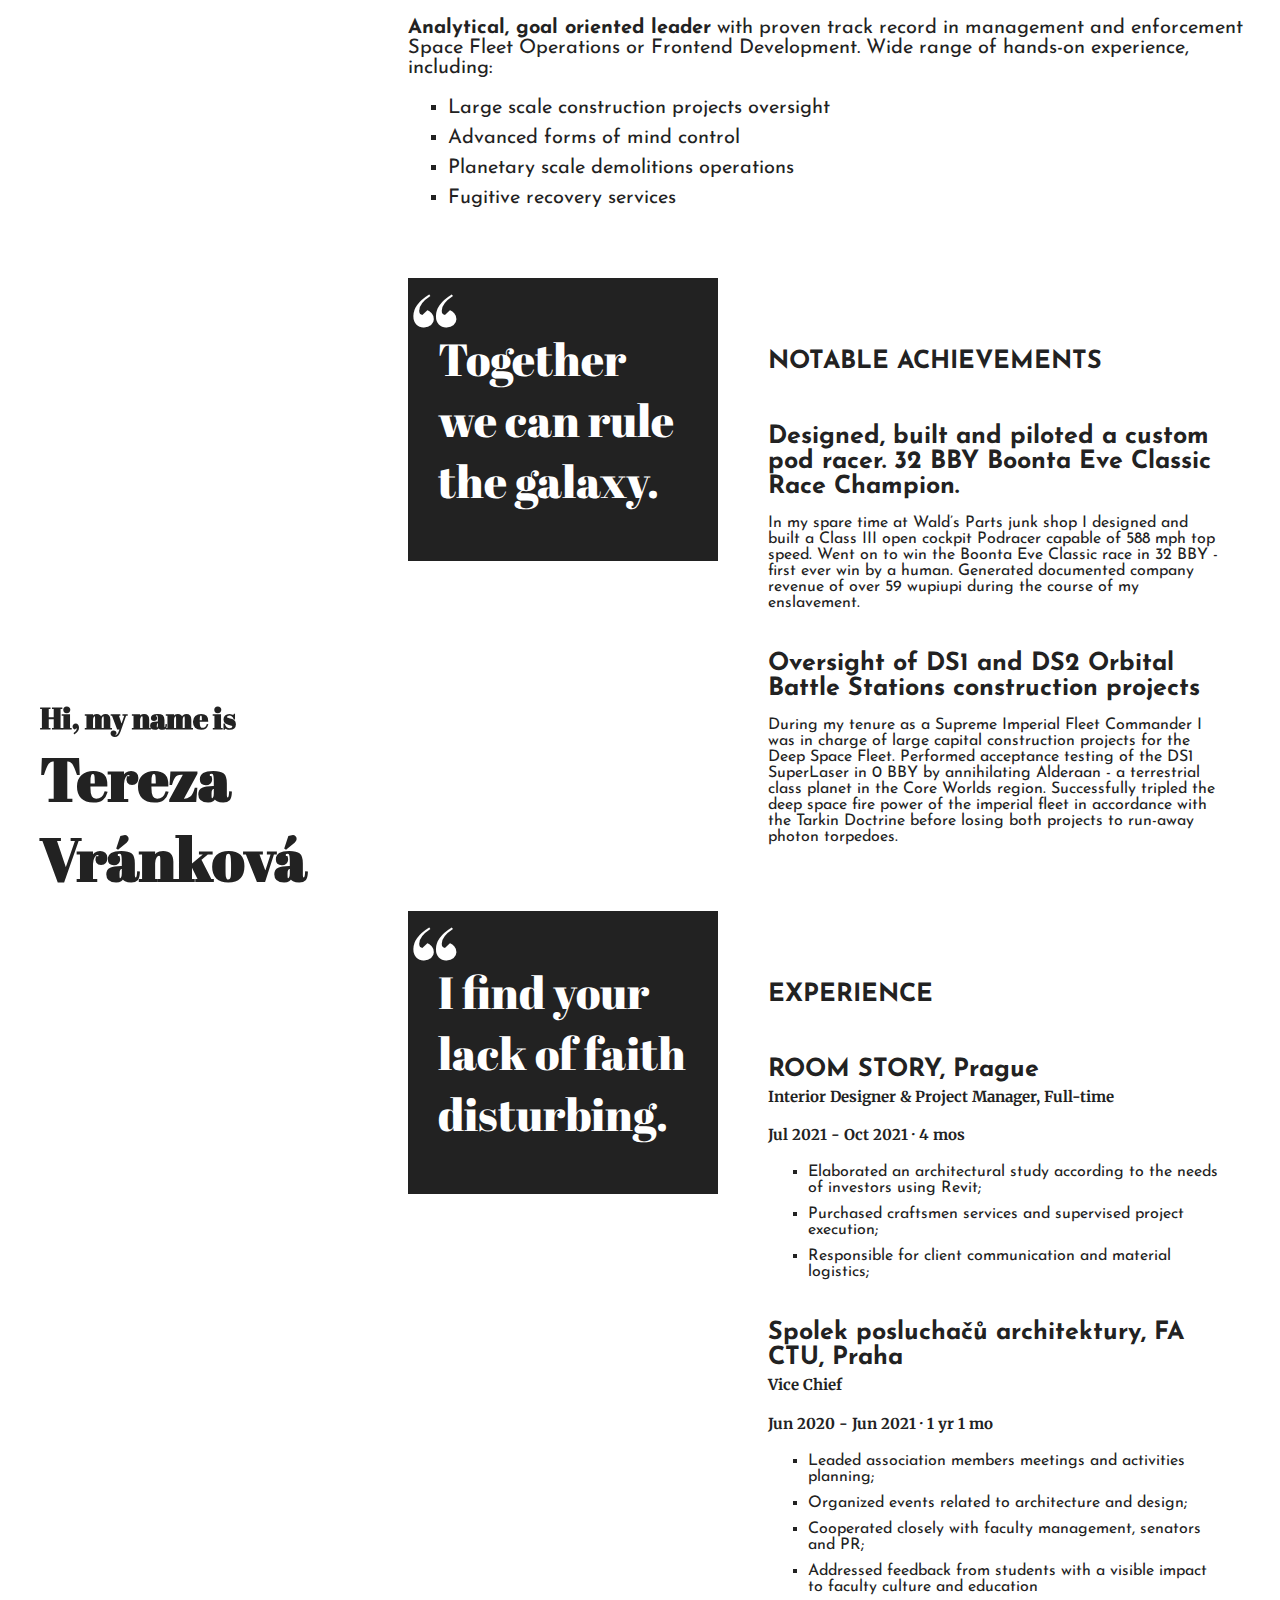
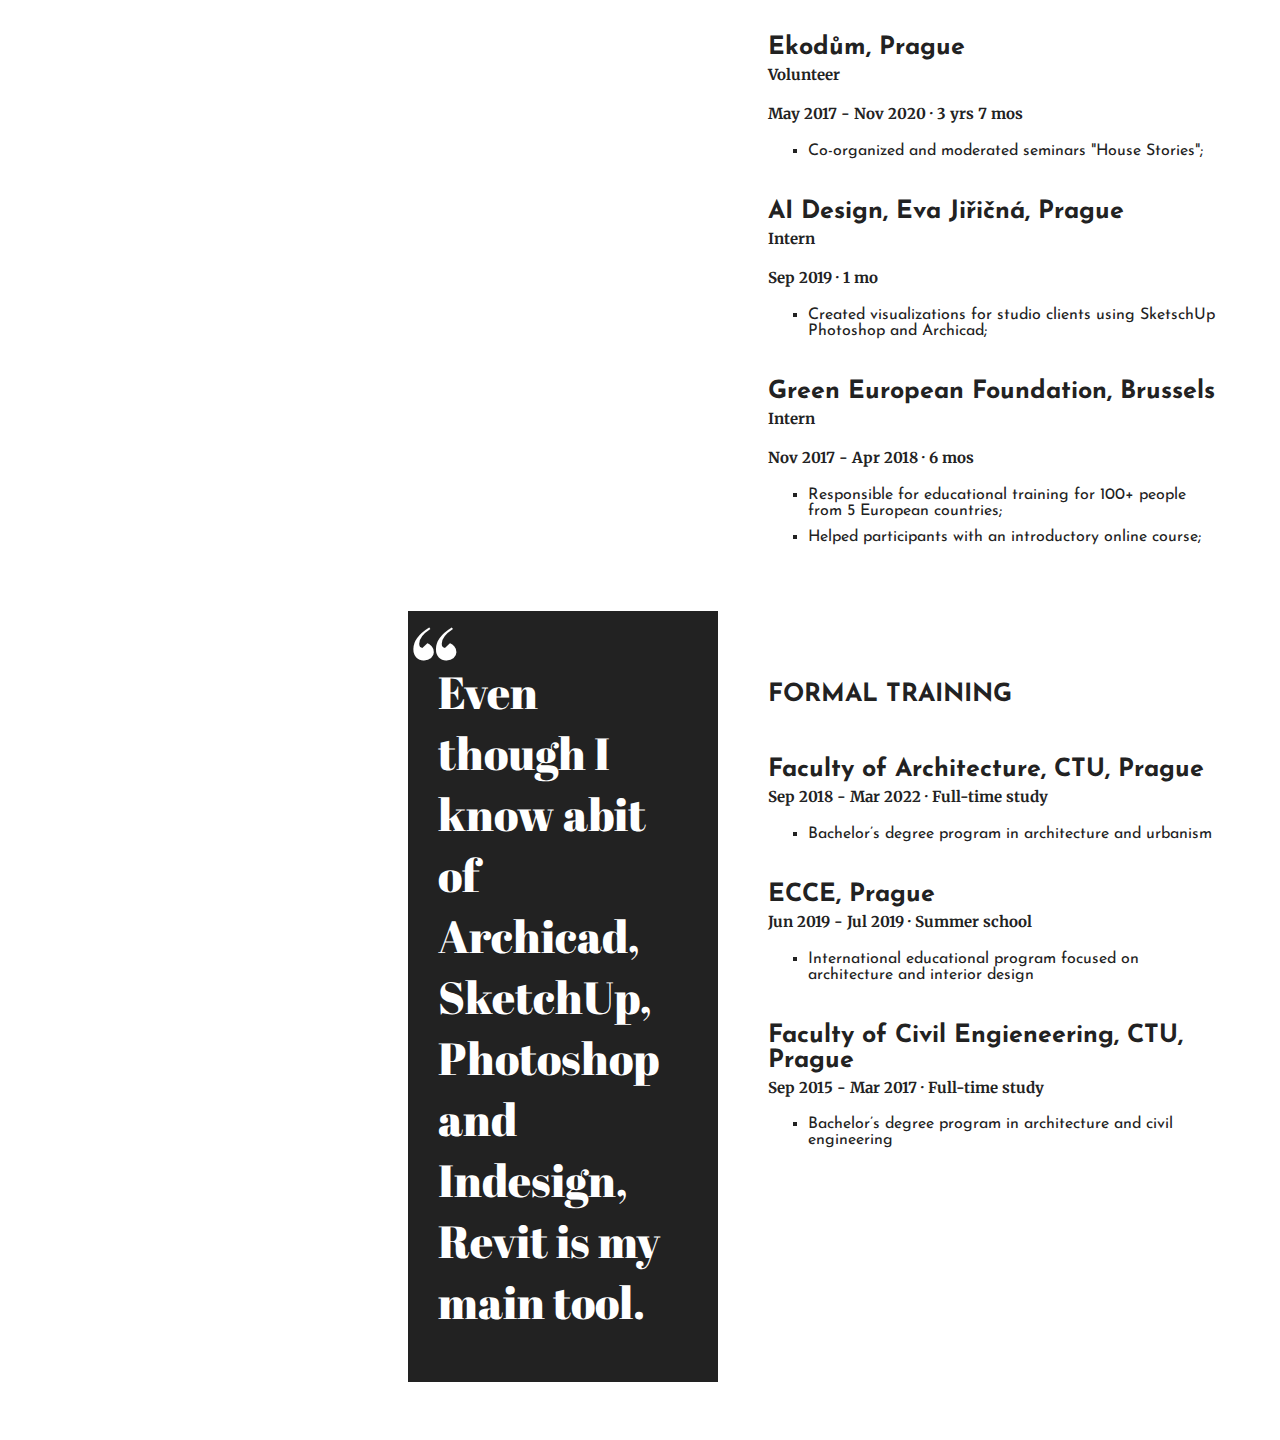
==== index.html @ e5ee023e "Add bio TV" ====
<!DOCTYPE html>
<html lang="en" >
<head>
  <meta charset="UTF-8">
  <title>CodePen - BioTV</title>
  <link rel="preconnect" href="https://fonts.googleapis.com">
<link rel="preconnect" href="https://fonts.gstatic.com" crossorigin>
<link href="https://fonts.googleapis.com/css2?family=Abril+Fatface&display=swap" rel="stylesheet">

<link rel="preconnect" href="https://fonts.googleapis.com">
<link rel="preconnect" href="https://fonts.gstatic.com" crossorigin>
<link href="https://fonts.googleapis.com/css2?family=Josefin+Sans&display=swap" rel="stylesheet">

<link rel="preconnect" href="https://fonts.googleapis.com">
<link rel="preconnect" href="https://fonts.gstatic.com" crossorigin>
<link href="https://fonts.googleapis.com/css2?family=Merriweather:ital@1&display=swap" rel="stylesheet"><link rel="stylesheet" href="./style.css">

</head>
<body>
<!-- partial:index.partial.html -->
<div>
  <header>
    <h1>Hi, my name is <b>Tereza Vránková</b></h1>
  </header>
  
</div> 

<div class="content">
  <summary>
     <b>Analytical, goal oriented leader</b> with proven track record in management and enforcement Space Fleet Operations or Frontend Development. Wide range of hands-on experience, including:
      <ul>
        <li>
          Large scale construction projects oversight
        </li>
        <li>
          Advanced forms of mind control
        </li>
        <li>
          Planetary scale demolitions operations
        </li>
        <li>
          Fugitive recovery services
        </li>
      </ul>
    </summary>
</div>

<div class="content">   
    <blockquote cite="https://myfirstapp-syllabus.greenfox.academy/week01/assets/cv.md">
      Together we can rule the galaxy.
    </blockquote>
    
    <article> 
      <h2>Notable achievements</h2>
      <h3>
        Designed, built and piloted a custom pod racer. 32 BBY Boonta Eve Classic Race Champion.
      </h3>
      <p>
        In my spare time at Wald’s Parts junk shop I designed and built a Class III open cockpit Podracer capable of 588 mph top speed. Went on to win the Boonta Eve Classic race in 32 BBY - first ever win by a human. Generated documented company revenue of over 59 wupiupi during the course of my enslavement.
      </p>
 
      <h3>
        Oversight of DS1 and DS2 Orbital Battle Stations construction projects
      </h3>
      <p>
        During my tenure as a Supreme Imperial Fleet Commander I was in charge of large capital construction projects for the Deep Space Fleet. Performed acceptance testing of the DS1 SuperLaser in 0 BBY by annihilating Alderaan - a terrestrial class planet in the Core Worlds region. Successfully tripled the deep space fire power of the imperial fleet in accordance with the Tarkin Doctrine before losing both projects to run-away photon torpedoes.
      </p>
    </article> 
</div>
   
<div class="content">
    <blockquote cite="https://myfirstapp-syllabus.greenfox.academy/week01/assets/cv.md">
I find your lack of faith disturbing.
    </blockquote>
    
    <article> 
      <h2>Experience</h2>
      <h3>ROOM STORY, Prague</h3>
      <h4>Interior Designer & Project Manager, Full-time</h4>
      <h4>Jul 2021 - Oct 2021 · 4 mos</h4>
        <ul>
          <li>Elaborated an architectural study according to the needs of investors using Revit;</li>
          <li>Purchased craftsmen services and supervised project execution;</li>
          <li>Responsible for client communication and material logistics;</li>
        </ul>

      <h3>Spolek posluchačů architektury, FA CTU, Praha</h3>
      <h4>Vice Chief</h4>
      <h4>Jun 2020 - Jun 2021 · 1 yr 1 mo</h4>
        <ul>
          <li>Leaded association members meetings and activities planning;</li>
          <li>Organized events related to architecture and design;</li>
          <li>Cooperated closely with faculty management, senators and PR;</li>
          <li>Addressed feedback from students with a visible impact to faculty culture and education</li>
        </ul>
      
      <h3>Ekodům, Prague</h3>
      <h4>Volunteer</h4>
      <h4>May 2017 - Nov 2020 · 3 yrs 7 mos</h4>
        <ul>
          <li>Co-organized and moderated seminars "House Stories";</li>
        </ul>
      
      <h3>AI Design, Eva Jiřičná, Prague</h3>
      <h4>Intern</h4>
      <h4>Sep 2019 · 1 mo</h4>
        <ul>
          <li>Created visualizations for studio clients using SketschUp Photoshop and Archicad;</li>
        </ul>
      
      <h3>Green European Foundation, Brussels</h3>
      <h4>Intern</h4>
      <h4>Nov 2017 - Apr 2018 · 6 mos</h4>
        <ul>
          <li>Responsible for educational training for 100+ people from 5 European countries;</li>
          <li>Helped participants with an introductory online course;</li>
        </ul>
    </article> 
 </div>
   
<div class="content">
    <blockquote cite="https://myfirstapp-syllabus.greenfox.academy/week01/assets/cv.md">
Even though I know abit of Archicad, SketchUp, Photoshop and Indesign, Revit is my main tool.</blockquote>
    
    <article> 
      <h2>Formal training</h2>
      <h3>Faculty of Architecture, CTU, Prague</h3>
      <h4>Sep 2018 - Mar 2022 · Full-time study</h4>
        <ul>
          <li>Bachelor’s degree program in architecture and urbanism</li>
        </ul>
      
      <h3>ECCE, Prague</h3>
      <h4>Jun 2019 - Jul 2019 · Summer school</h4>
        <ul>
          <li>International educational program focused on architecture and interior design</li>
        </ul>

      <h3>Faculty of Civil Engieneering, CTU, Prague</h3>
      <h4>Sep 2015 - Mar 2017 · Full-time study</h4>
        <ul>
          <li>Bachelor’s degree program in architecture and civil engineering</li>
        </ul>
      
    </article> 
</div>
<!-- partial -->
  
</body>
</html>
---- style.css ----
header {
  padding: 10px 30px;
  background-image: url("https://i.pinimg.com/564x/19/f4/d5/19f4d572f33055d48a2e8f66456267b9.jpg");
  
  height: 100%;
/*   top: 10px;
  bottom: 0; */
  background-size: 350px, cover;
  background-position-x: 50%;
  background-repeat: no-repeat;
  position: fixed;
  left: 10px;
  width: 300px;
}

h1 {
  position: absolute;
  bottom: 10px;
  font-family: 'Abril Fatface', cursive;
  font-size: 30px;
  color: #222;
  margin-top: 65%;
}

h1 b {
  font-size: 60px;
  display: block;
}

.content {
  margin-left: 400px;
}

blockquote {
  background-color: #222;
  width: 25%;
  min-width: 250px;
  color: white;
  font-family: 'Abril Fatface', cursive;
  font-size: 45px;
  padding: 50px 30px;
  margin: 50px 0;
  position: relative;
  flex-shrink: 0;
  align-self: flex-start;
}

blockquote::before {
  content: '“';
  font-size: 120px;
  text-align: left;
  left: 0;
  top: -20px;
  position: absolute;
}

body {
  font-family: 'Josefin Sans', sans-serif;
  color: #222;
}

/* main {
  max-width: 800px;
  margin-left: auto;
  margin-right: auto;
  margin-top: 30px;
  display: block;
  align: center;
} */

summary {
  font-size: 20px;
  margin: 10px 0 0;
}

article {
  margin: 100px 50px 0;
}

ul {
 list-style-type: square; 
}

li {
  margin-bottom: 10px;
}

h2 {
  font-family: 'Josefin Sans', sans-serif;
  color: #222;
  text-transform: uppercase;
  font-size: 25px;
  margin-bottom: 50px;
}

h3 {
  font-family: 'Josefin Sans', sans-serif;
  color: #222;
  font-size: 25px;
  margin: 40px 0 0;
}

h4 {
  font-family: 'Merriweather', serif;
  font-size: 15px;
  margin-top: 5px;
}

div {
  display: flex;
}
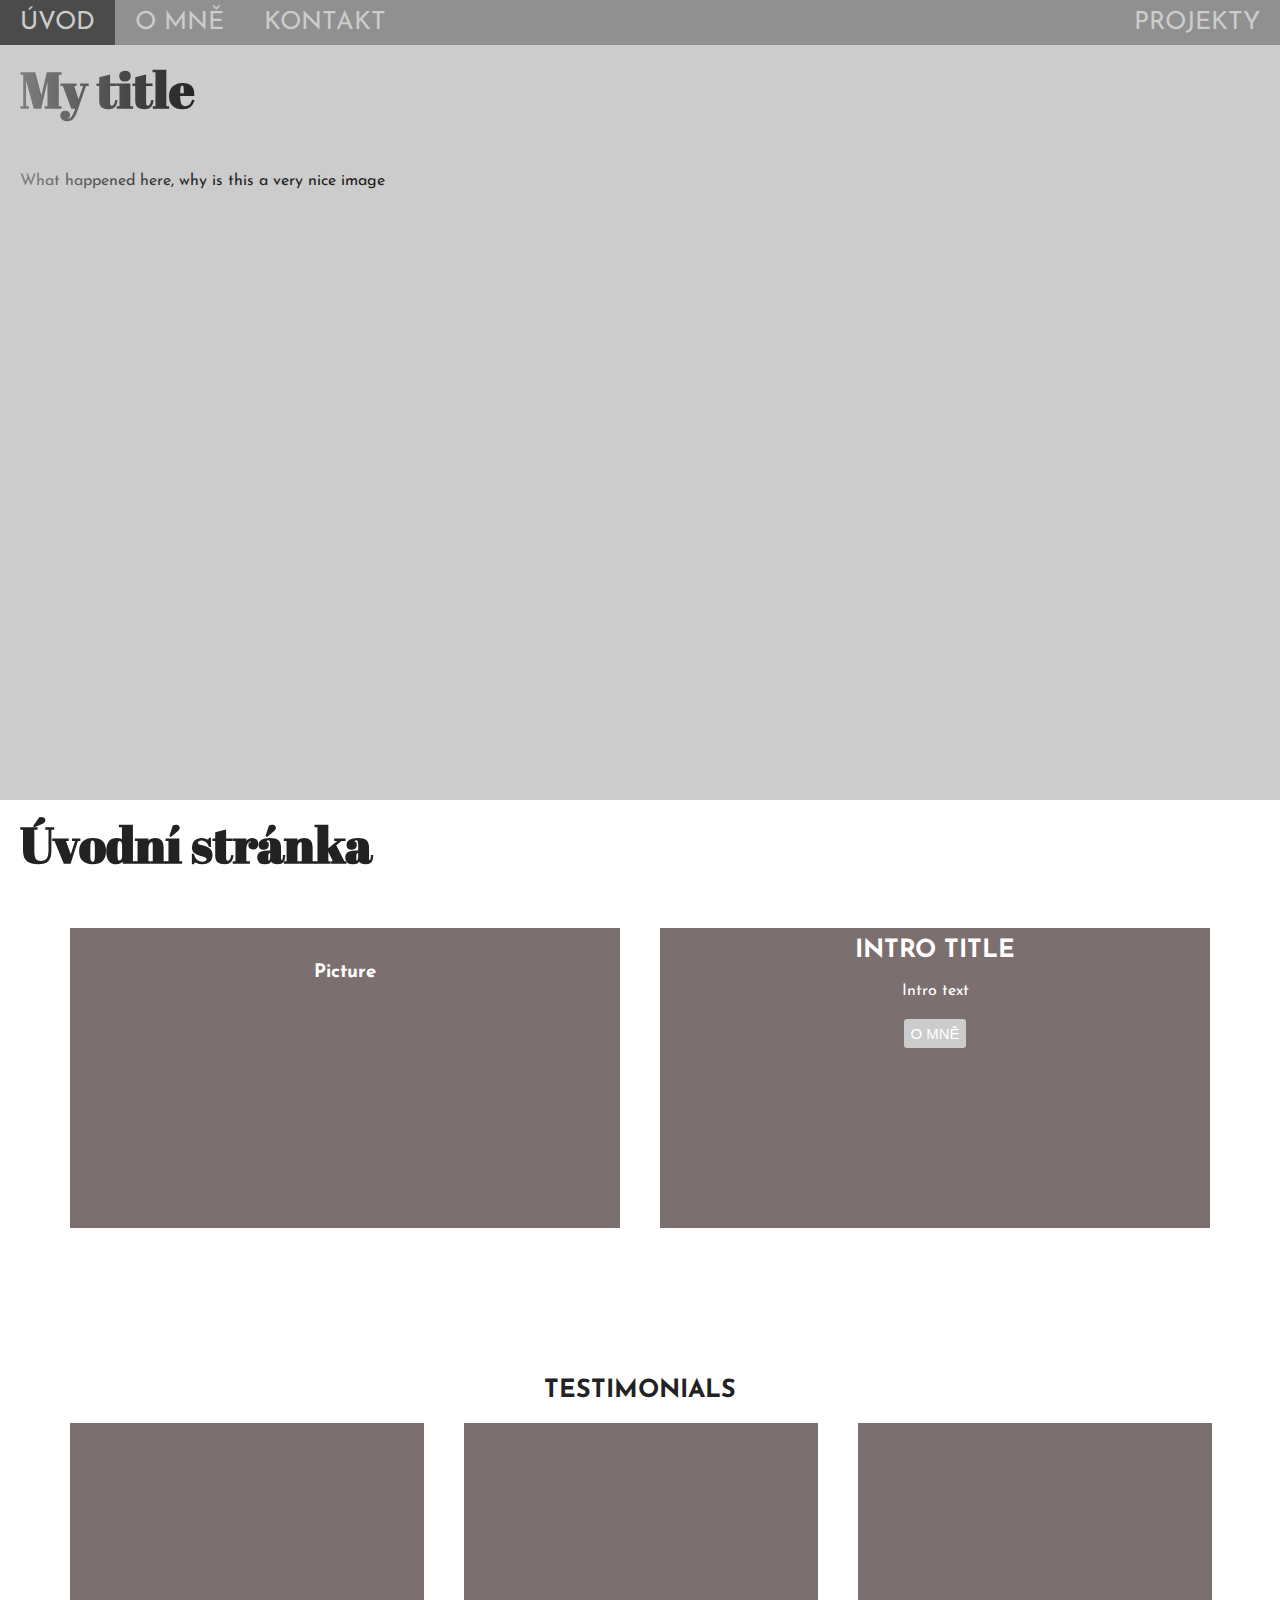
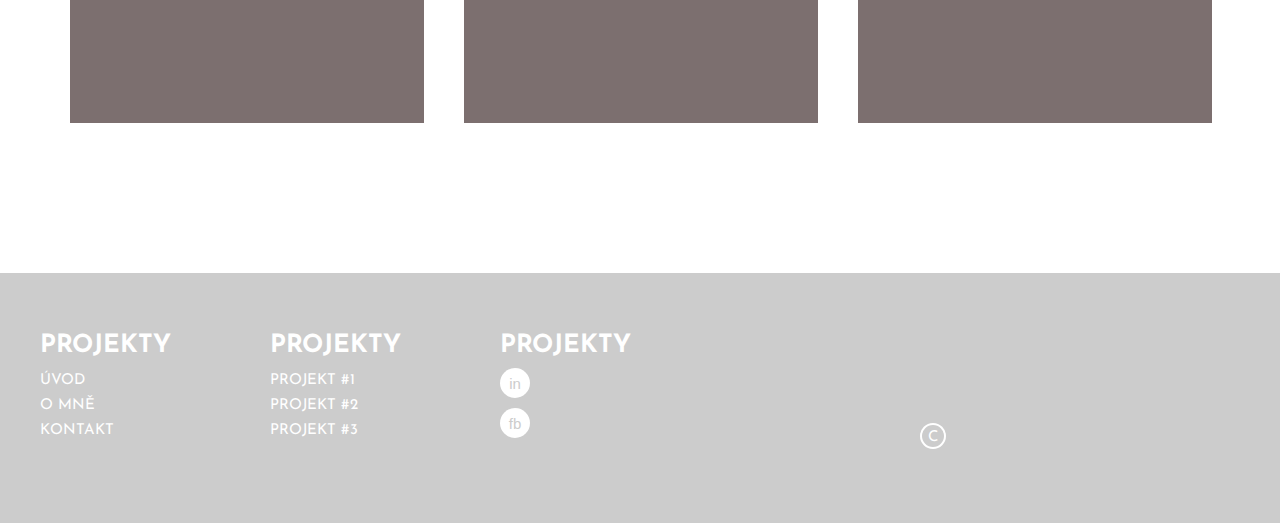
==== commit 8f544977: "JS" ====
--- a/index.html
+++ b/index.html
@@ -1,150 +1,112 @@
 <!DOCTYPE html>
-<html lang="en" >
+<html lang="en">
+
 <head>
-  <meta charset="UTF-8">
-  <title>CodePen - BioTV</title>
-  <link rel="preconnect" href="https://fonts.googleapis.com">
-<link rel="preconnect" href="https://fonts.gstatic.com" crossorigin>
-<link href="https://fonts.googleapis.com/css2?family=Abril+Fatface&display=swap" rel="stylesheet">
+    <meta charset="UTF-8">
+    <meta http-equiv="X-UA-Compatible" content="IE=edge">
+    <meta name="viewport" content="width=device-width, initial-scale=1.0">
+    <title>Úvod</title>
+    <link rel="preconnect" href="https://fonts.googleapis.com">
+    <link rel="preconnect" href="https://fonts.gstatic.com" crossorigin>
+    <link href="https://fonts.googleapis.com/css2?family=Abril+Fatface&display=swap" rel="stylesheet">
 
-<link rel="preconnect" href="https://fonts.googleapis.com">
-<link rel="preconnect" href="https://fonts.gstatic.com" crossorigin>
-<link href="https://fonts.googleapis.com/css2?family=Josefin+Sans&display=swap" rel="stylesheet">
+    <link rel="preconnect" href="https://fonts.googleapis.com">
+    <link rel="preconnect" href="https://fonts.gstatic.com" crossorigin>
+    <link href="https://fonts.googleapis.com/css2?family=Josefin+Sans&display=swap" rel="stylesheet">
 
-<link rel="preconnect" href="https://fonts.googleapis.com">
-<link rel="preconnect" href="https://fonts.gstatic.com" crossorigin>
-<link href="https://fonts.googleapis.com/css2?family=Merriweather:ital@1&display=swap" rel="stylesheet"><link rel="stylesheet" href="./style.css">
+    <link rel="preconnect" href="https://fonts.googleapis.com">
+    <link rel="preconnect" href="https://fonts.gstatic.com" crossorigin>
+    <link href="https://fonts.googleapis.com/css2?family=Merriweather:ital@1&display=swap" rel="stylesheet">
+    <link rel="stylesheet" href="style-index.css">
+</head>
 
-</head>
 <body>
-<!-- partial:index.partial.html -->
-<div>
-  <header>
-    <h1>Hi, my name is <b>Tereza Vránková</b></h1>
-  </header>
-  
-</div> 
+    <header>
+        <!-- <img class="image" src="assets/01n-bar-viz.png" alt="">
+        <img class="image" src="assets/02i-viz.png" alt=""> -->
 
-<div class="content">
-  <summary>
-     <b>Analytical, goal oriented leader</b> with proven track record in management and enforcement Space Fleet Operations or Frontend Development. Wide range of hands-on experience, including:
-      <ul>
-        <li>
-          Large scale construction projects oversight
-        </li>
-        <li>
-          Advanced forms of mind control
-        </li>
-        <li>
-          Planetary scale demolitions operations
-        </li>
-        <li>
-          Fugitive recovery services
-        </li>
-      </ul>
-    </summary>
-</div>
+        <ul>
+            <li><a href="index.html">Úvod</a></li>
+            <li><a href="BioTV.html">O mně</a></li>
+            <li><a href="contact.html">Kontakt</a></li>
+            <li class="dropdown">
+                <a href="javascript:void(0)" class="dropbtn">Projekty</a>
+                <div class="dropdown-content">
+                    <a href="project01.html" target="_blank">Projekt #1</a>
+                    <a href="project02.html" target="_blank">Projekt #2</a>
+                    <a href="#">Projekt #3</a>
+                </div>
+            </li>
+        </ul>
+        <div class="gray-container">
+            <h1 id="photo-title"></h1>
+            <p id="photo-description"></p>
+        </div>
+        <div class="prevnext">
+            <button class="arrow left" id="prev">
+                <!-- <img class="arrow left" id="prev" src="assets/arrow.svg" alt=""> -->
+            </button>
+            <button class="arrow right" id="next">
+                <!-- <img class="arrow right" id="next" src="assets/arrow.svg" alt=""> -->
+            </button>
+        </div>
 
-<div class="content">   
-    <blockquote cite="https://myfirstapp-syllabus.greenfox.academy/week01/assets/cv.md">
-      Together we can rule the galaxy.
-    </blockquote>
-    
-    <article> 
-      <h2>Notable achievements</h2>
-      <h3>
-        Designed, built and piloted a custom pod racer. 32 BBY Boonta Eve Classic Race Champion.
-      </h3>
-      <p>
-        In my spare time at Wald’s Parts junk shop I designed and built a Class III open cockpit Podracer capable of 588 mph top speed. Went on to win the Boonta Eve Classic race in 32 BBY - first ever win by a human. Generated documented company revenue of over 59 wupiupi during the course of my enslavement.
-      </p>
- 
-      <h3>
-        Oversight of DS1 and DS2 Orbital Battle Stations construction projects
-      </h3>
-      <p>
-        During my tenure as a Supreme Imperial Fleet Commander I was in charge of large capital construction projects for the Deep Space Fleet. Performed acceptance testing of the DS1 SuperLaser in 0 BBY by annihilating Alderaan - a terrestrial class planet in the Core Worlds region. Successfully tripled the deep space fire power of the imperial fleet in accordance with the Tarkin Doctrine before losing both projects to run-away photon torpedoes.
-      </p>
-    </article> 
-</div>
-   
-<div class="content">
-    <blockquote cite="https://myfirstapp-syllabus.greenfox.academy/week01/assets/cv.md">
-I find your lack of faith disturbing.
-    </blockquote>
-    
-    <article> 
-      <h2>Experience</h2>
-      <h3>ROOM STORY, Prague</h3>
-      <h4>Interior Designer & Project Manager, Full-time</h4>
-      <h4>Jul 2021 - Oct 2021 · 4 mos</h4>
-        <ul>
-          <li>Elaborated an architectural study according to the needs of investors using Revit;</li>
-          <li>Purchased craftsmen services and supervised project execution;</li>
-          <li>Responsible for client communication and material logistics;</li>
-        </ul>
 
-      <h3>Spolek posluchačů architektury, FA CTU, Praha</h3>
-      <h4>Vice Chief</h4>
-      <h4>Jun 2020 - Jun 2021 · 1 yr 1 mo</h4>
-        <ul>
-          <li>Leaded association members meetings and activities planning;</li>
-          <li>Organized events related to architecture and design;</li>
-          <li>Cooperated closely with faculty management, senators and PR;</li>
-          <li>Addressed feedback from students with a visible impact to faculty culture and education</li>
-        </ul>
-      
-      <h3>Ekodům, Prague</h3>
-      <h4>Volunteer</h4>
-      <h4>May 2017 - Nov 2020 · 3 yrs 7 mos</h4>
-        <ul>
-          <li>Co-organized and moderated seminars "House Stories";</li>
-        </ul>
-      
-      <h3>AI Design, Eva Jiřičná, Prague</h3>
-      <h4>Intern</h4>
-      <h4>Sep 2019 · 1 mo</h4>
-        <ul>
-          <li>Created visualizations for studio clients using SketschUp Photoshop and Archicad;</li>
-        </ul>
-      
-      <h3>Green European Foundation, Brussels</h3>
-      <h4>Intern</h4>
-      <h4>Nov 2017 - Apr 2018 · 6 mos</h4>
-        <ul>
-          <li>Responsible for educational training for 100+ people from 5 European countries;</li>
-          <li>Helped participants with an introductory online course;</li>
-        </ul>
-    </article> 
- </div>
-   
-<div class="content">
-    <blockquote cite="https://myfirstapp-syllabus.greenfox.academy/week01/assets/cv.md">
-Even though I know abit of Archicad, SketchUp, Photoshop and Indesign, Revit is my main tool.</blockquote>
-    
-    <article> 
-      <h2>Formal training</h2>
-      <h3>Faculty of Architecture, CTU, Prague</h3>
-      <h4>Sep 2018 - Mar 2022 · Full-time study</h4>
-        <ul>
-          <li>Bachelor’s degree program in architecture and urbanism</li>
-        </ul>
-      
-      <h3>ECCE, Prague</h3>
-      <h4>Jun 2019 - Jul 2019 · Summer school</h4>
-        <ul>
-          <li>International educational program focused on architecture and interior design</li>
-        </ul>
+    </header>
 
-      <h3>Faculty of Civil Engieneering, CTU, Prague</h3>
-      <h4>Sep 2015 - Mar 2017 · Full-time study</h4>
-        <ul>
-          <li>Bachelor’s degree program in architecture and civil engineering</li>
-        </ul>
-      
-    </article> 
-</div>
-<!-- partial -->
-  
+    <h1>Úvodní stránka</h1>
+
+    <section id="one">
+        <div class="img">
+            <img src="" alt="">
+            <h3>Picture</h3>
+        </div>
+        <div>
+            <h2>Intro title</h2>
+            <p>Intro text</p>
+            <button class="section-button"><a href="BioTV.html">O mně</a></button>
+        </div>
+    </section>
+
+    <h2 id="h2-center">Testimonials</h2>
+    <section>
+        <div></div>
+        <div></div>
+        <div></div>
+    </section>
+
+    <footer>
+        <div>
+            <h2>Projekty</h2>
+            <ul>
+                <li><a href="index.html">Úvod</a></li>
+                <li><a href="BioTV.html">O mně</a></li>
+                <li><a href="contact.html">Kontakt</a></li>
+            </ul>
+        </div>
+        <div>
+            <h2>Projekty</h2>
+            <ul>
+                <li><a href="project01.html" target="_blank">Projekt #1</a></li>
+                <li><a href="project02.html" target="_blank">Projekt #2</a></li>
+                <li><a href="#">Projekt #3</a></li>
+            </ul>
+        </div>
+        <div id="footer-buttons">
+            <h2>Projekty</h2>
+            <button><a href="https://www.linkedin.com/in/tereza-vr%C3%A1nkov%C3%A1-b8a678116/"><img src="" alt="">in</a></button>
+            <button><a href="https://www.facebook.com/tereza.vrankova.7">fb</a></button>
+        </div>
+        <div></div>
+        <div id="copyright">
+            <p>c</p>
+        </div>
+
+    </footer>
+
+
+    <script src="https://code.jquery.com/jquery-3.6.0.min.js"></script>
+    <script src="script-index.js"></script>
 </body>
-</html>
+
+</html>--- a/style-index.css
+++ b/style-index.css
@@ -0,0 +1,239 @@
+body {
+    margin: 0;
+    font-family: 'Josefin Sans', sans-serif;
+    color: #222;
+}
+
+header {
+    width: 100%;
+    height: 800px;
+    background-repeat: no-repeat;
+    background-color: #cccccc;
+    background-size: cover;
+    background-position-y: 50%;
+}
+
+.arrow {
+    background-image: linear-gradient(to left, rgba(255, 0, 0, 0), rgba(205, 205, 205, 0.6));
+    background-color: transparent;
+    border-width: 0;
+    height: 755px;
+    width: 200px;
+    position: absolute;
+}
+
+.arrow:hover {
+    background-image: linear-gradient(to left, rgba(255, 0, 0, 0), rgba(105, 105, 105, 0.6));
+}
+
+button {
+    cursor: pointer;
+}
+
+header .left {
+    top: 45px;
+    left: 0;
+}
+
+header .right {
+    -webkit-transform: scaleX(-1);
+    transform: scaleX(-1);
+    top: 45px;
+    right: 0;
+}
+
+header ul {
+    background-color: rgba(5, 5, 5, 0.3);
+    list-style-type: none;
+    margin: 0;
+    padding: 0;
+    overflow: hidden;
+}
+
+header li {
+    float: left;
+}
+
+.dropdown {
+    float: right;
+}
+
+header li a {
+    display: block;
+    color: #cccccc;
+    text-transform: uppercase;
+    font-size: 25px;
+    text-decoration: none;
+    padding: 10px 20px;
+}
+
+li a:hover,
+.dropdown:hover .dropbtn {
+    background-color: rgba(5, 5, 5, 0.5);
+}
+
+header li.dropdown {
+    display: inline-block;
+}
+
+.dropdown-content {
+    display: none;
+    position: absolute;
+    background-color: rgba(5, 5, 5, 0.3);
+    min-width: 160px;
+    box-shadow: 0px 8px 16px 0px rgba(0, 0, 0, 0.2);
+    z-index: 1;
+}
+
+.dropdown-content a {
+    display: block;
+    text-align: left;
+}
+
+.dropdown-content a:hover {
+    background-color: rgba(5, 5, 5, 0.4);
+}
+
+.dropdown:hover .dropdown-content {
+    display: block;
+}
+
+h1 {
+    font-family: 'Abril Fatface', cursive;
+    font-size: 50px;
+    margin: 10px 20px 50px;
+}
+
+h2 {
+    text-transform: uppercase;
+    font-size: 25px;
+    margin: 10px 20px 20px;
+}
+
+/* h3 {
+    margin: 10px 20px 20px;
+    font-size: 25px;
+} */
+
+p {
+    margin: 10px 20px 20px;
+}
+
+section {
+    display: flex;
+    justify-content: space-between;
+    margin: 20px 50px 150px;
+}
+
+section div {
+    color: white;
+    text-align: center;
+    height: 300px;
+    min-width: 30%;
+    width: 600px;
+    background: rgb(124, 111, 111);
+    margin: 0px 20px 0px;
+}
+
+img {
+    width: 100%;
+}
+
+section button {
+    margin: 0px 20px 0px;
+    background: #cccccc;
+    border: none;
+    border-radius: 3px;
+    /* color: white; */
+    text-transform: uppercase;
+    font-size: 15px;
+}
+
+a {
+    color: white;
+    display: block;
+    text-decoration: none;
+    padding: 5px 0px;
+}
+
+.section-button:hover a {
+    color: #222;
+    background: #cccccc;
+}
+
+#h2-center {
+    text-align: center;
+}
+
+footer {
+    width: 100%;
+    height: 250px;
+    background-color: #cccccc;
+    display: flex;
+}
+
+
+footer div {
+    color: white;
+    text-transform: uppercase;
+    font-size: 15px;
+    padding: 20px 40px 20px;
+    width: 150px;
+    height: 200px;
+}
+
+footer h2 {
+    margin: 40px 0 10px;
+}
+
+
+footer ul {
+    list-style-type: none;
+    margin: 0;
+    padding: 0;
+    /* overflow: hidden; */
+}
+
+footer li a {
+    color: white;
+    display: block;
+    text-decoration: none;
+    padding: 5px 0px;
+}
+
+footer li a:hover {
+    color: #222;
+    background-color: transparent;
+}
+
+
+footer button {
+    display: block;
+    height: 30px;
+    width: 30px;
+    margin: 0 0 10px;
+    background: white;
+    border: none;
+    border-radius: 15px;
+    /* text-transform: uppercase; */
+    font-size: 15px;
+}
+
+footer a {
+    color: #cccccc;
+}
+
+#copyright {
+    height: 22px;
+    width: 22px;
+    border: 2px solid white;
+    border-radius: 15px;
+    color: white;
+    margin: 150px 0 0;
+    text-align: center;
+    font-size: 15px;
+    padding: 0px 0px 0px;
+}
+footer p {
+    margin: 5px 0px 0px;
+}